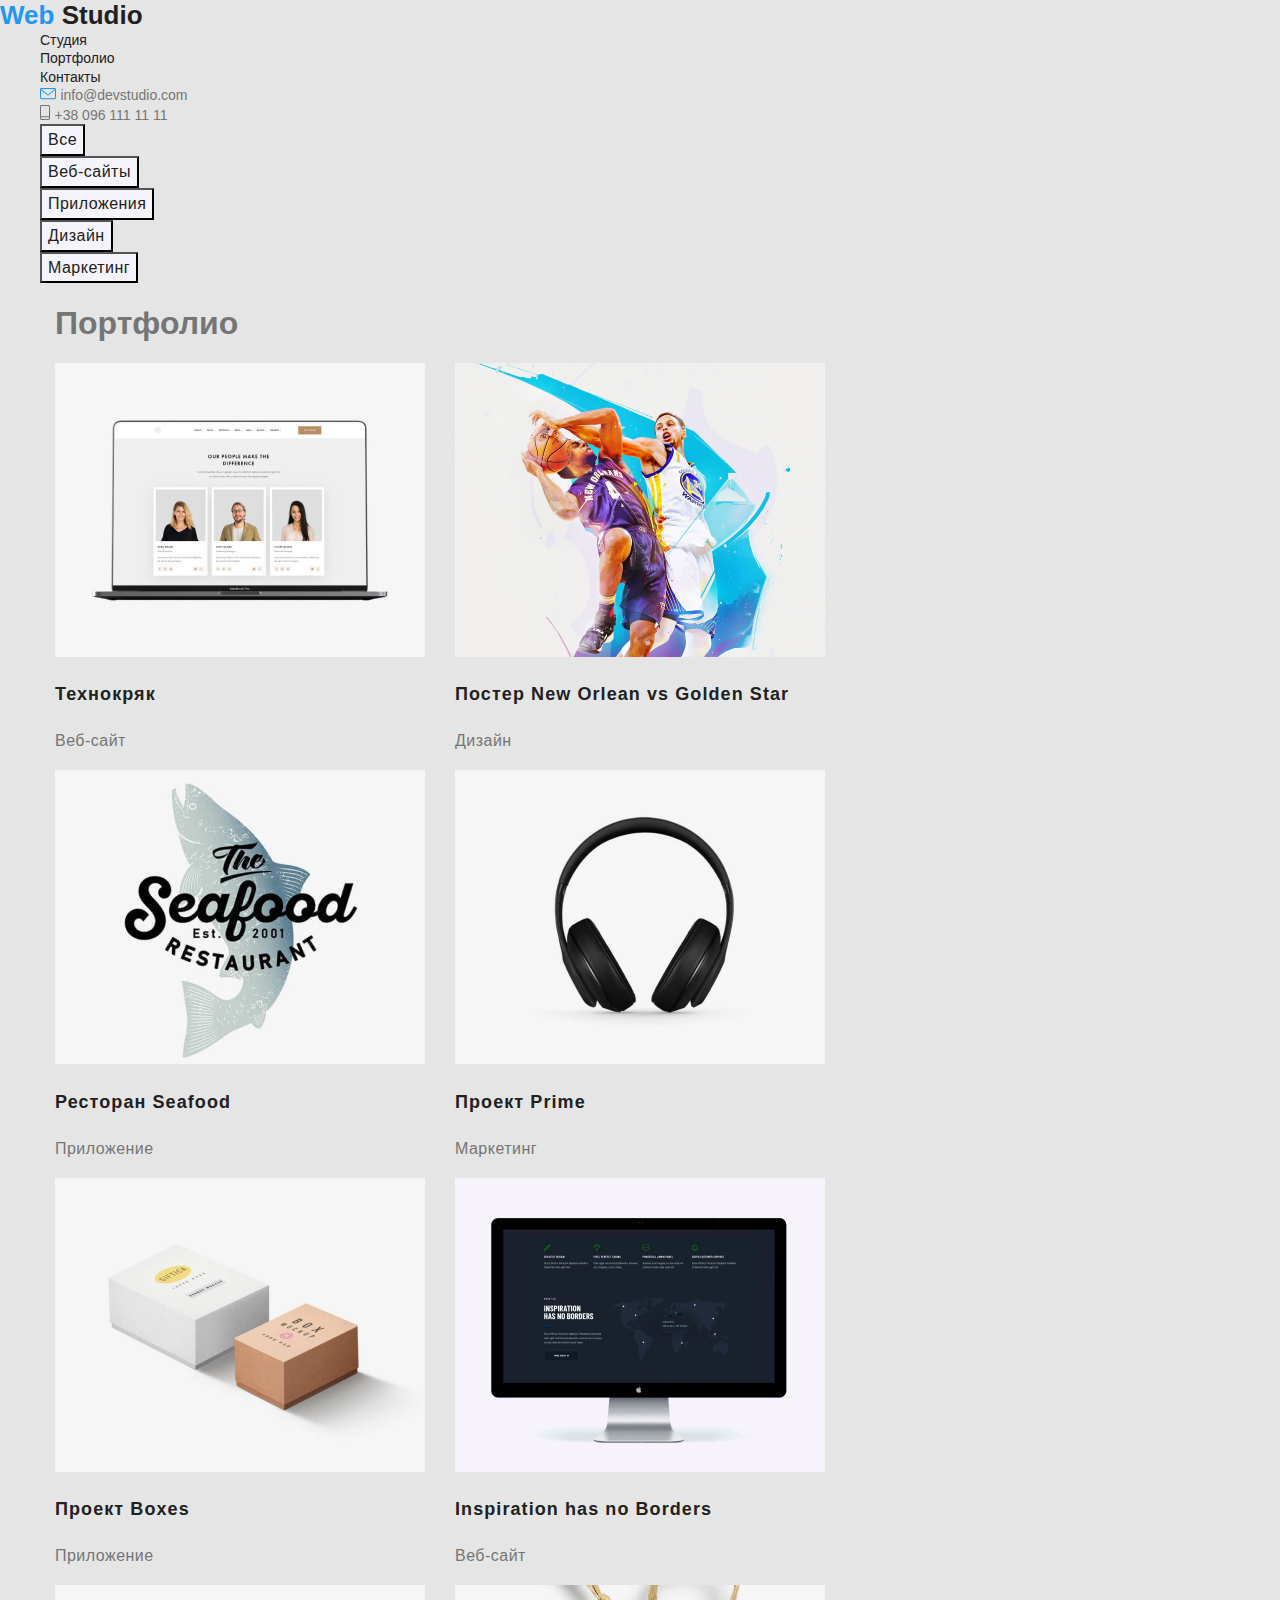
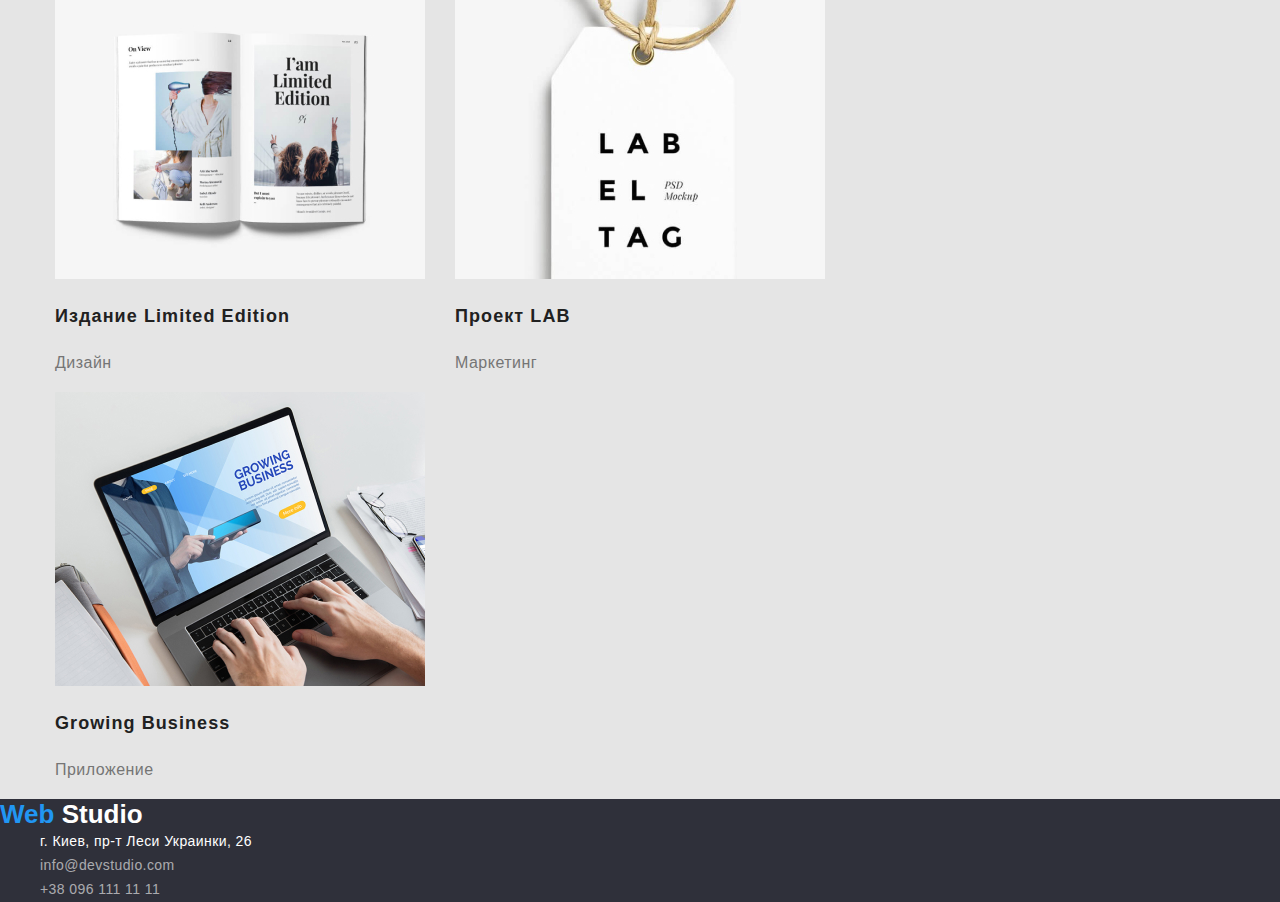
==== portfolio.html @ 966b2a79 "добавляет флекс боксы" ====
<!DOCTYPE html>
<html lang="ru">
  <head>
    <meta charset="UTF-8" />
    <meta name="viewport" content="width=device-width, initial-scale=1.0" />
    <title>Портфолио</title>
    <link
      rel="stylesheet"
      href="https://cdnjs.cloudflare.com/ajax/libs/modern-normalize/0.7.0/modern-normalize.min.css"
    />
    <link
      rel="stylesheet"
      href="https://cdnjs.cloudflare.com/ajax/libs/modern-normalize/0.7.0/modern-normalize.min.css"
    />
    <link rel="stylesheet" href="./css-portfolio/portfolio.css" />
  </head>
  <body>
    <!--Шапка сайта-->
    <header>
      <nav>
        <a href="" class="logo">
          <span class="logo-web">Web</span>
          <span class="logo-studio">Studio</span>
        </a>
        <ul class="nav">
          <li><a href="" class="nav-link">Студия</a></li>
          <li>
            <a href="./portfolio/portfolio.html" class="nav-link">Портфолио</a>
          </li>
          <li><a href="" class="nav-link">Контакты</a></li>
        </ul>
      </nav>
      <address class="contacts">
        <ul>
          <li>
            <img src="./img/mail.svg" alt="почта" />
            <a href="mailto:info@devstudio.com" class="contacts-link"
              >info@devstudio.com</a
            >
          </li>
          <li>
            <img src="./img/tell.svg" alt="телефон" />
            <a href="tel:+380961111111" class="contacts-link"
              >+38 096 111 11 11</a
            >
          </li>
        </ul>
      </address>
    </header>
    <main>
      <!-- Filter -->
      <section class="filter">
        <ul>
          <li><button type="button" class="filter_btn">Все</button></li>
          <li><button type="button" class="filter_btn">Веб-сайты</button></li>
          <li><button type="button" class="filter_btn">Приложения</button></li>
          <li><button type="button" class="filter_btn">Дизайн</button></li>
          <li><button type="button" class="filter_btn">Маркетинг</button></li>
        </ul>
      </section>
      <!-- Portfolio -->
      <section class="portfolio">
        <div class="container">
          <h1>Портфолио</h1>
          <ul class="portfolio-list">
            <li class="item">
              <img src="./img/tehnokryak.jpg" alt="Веб-сайт Технокряк" />
              <a href="">
                <h2 class="title">Технокряк</h2>
              </a>
              <p class="dicription">Веб-сайт</p>
            </li>
            <li class="item">
              <img
                src="./img/new-orlean-poster.jpg"
                alt=" Постер New Orlean "
              />
              <a href="">
                <h2 class="title">Постер New Orlean vs Golden Star</h2>
              </a>
              <p class="dicription">Дизайн</p>
            </li>
            <li class="item">
              <img src="./img/restaurant.jpg" alt="Ресторан Seafood" />
              <a href="">
                <h2 class="title">Ресторан Seafood</h2>
              </a>
              <p class="dicription">Приложение</p>
            </li>
            <li class="item">
              <img src="./img/project-prime.jpg" alt="Проект Prime" />
              <a href="">
                <h2 class="title">Проект Prime</h2>
              </a>
              <p class="dicription">Маркетинг</p>
            </li>
            <li class="item">
              <img src="./img/project-boxes.jpg" alt="Проект Boxes" />
              <a href="">
                <h2 class="title">Проект Boxes</h2>
              </a>
              <p class="dicription">Приложение</p>
            </li>
            <li class="item">
              <img
                src="./img/inspiration.jpg"
                alt="Веб-сайт Inspiration has no Borders"
              />
              <a href="">
                <h2 class="title">Inspiration has no Borders</h2>
              </a>
              <p class="dicription">Веб-сайт</p>
            </li>
            <li class="item">
              <img
                src="./img/limited-edition.jpg"
                alt="Издание Limited Edition"
              />
              <a href="">
                <h2 class="title">Издание Limited Edition</h2>
              </a>
              <p class="dicription">Дизайн</p>
            </li>
            <li class="item">
              <img src="./img/project-lab.jpg" alt="Проект LAB" />
              <a href="">
                <h2 class="title">Проект LAB</h2>
              </a>
              <p class="dicription">Маркетинг</p>
            </li>
            <li class="item">
              <img src="./img/business.jpg" alt="Приложение Growing Business" />
              <a href="">
                <h2 class="title">Growing Business</h2>
              </a>
              <p class="dicription">Приложение</p>
            </li>
          </ul>
        </div>
      </section>
    </main>
    <!-- Footer -->
    <footer class="footer">
      <a href="" class="logo">
        <span class="logo-web">Web</span>
        <span class="logo-studio-fotter">Studio</span>
      </a>
      <address>
        <ul class="adress-list">
          <li class="adress">г. Киев, пр-т Леси Украинки, 26</li>
          <li>
            <a href="mailto:info@devstudio.com" class="adress_link"
              >info@devstudio.com</a
            >
          </li>
          <li>
            <a href="tel:+380961111111" class="adress_link"
              >+38 096 111 11 11</a
            >
          </li>
        </ul>
      </address>
    </footer>
  </body>
</html>
---- css-portfolio/portfolio.css ----
body {
  color: #757575;
  font-family: "Roboto", sans-serif;
  background-color: #e5e5e5;
}

ul {
  list-style-type: none;
  margin: 0px;
}

a {
  text-decoration: none;
}

.container {
  width: 1200px;
  padding-left: 15px;
  padding-right: 15px;
  margin-left: auto;
  margin-right: auto;
}

/* Logo */
.logo {
  font-family: "Raleway", sans-serif;
  font-weight: 700;
  font-size: 26px;
  line-height: 1.19;
  text-decoration: none;
}

.logo .logo-studio {
  color: #212121;
}

.logo .logo-web {
  color: #2196f3;
}
.logo .logo-studio-fotter {
  color: #ffffff;
}

/* Navigation */
.nav .nav-link {
  color: #212121;
  font-weight: 500;
  font-size: 14px;
  line-height: 1.14;
  text-decoration: none;
}

.nav-link:hover,
.nav-link:focus {
  color: #2196f3;
}

/* Contacts Header */
.contacts .contacts-link {
  font-style: normal;
  font-weight: 500;
  font-size: 14px;
  line-height: 1.14;
  color: #757575;
  text-decoration: none;
}

.contacts-link:hover,
.contacts-link:focus {
  color: #2196f3;
}

/* Filter */
.filter .filter_btn {
  color: #212121;
  background-color: #f5f4fa;
  font-weight: 500;
  font-size: 16px;
  line-height: 1.62;
  letter-spacing: 0.03em;
}

.filter_btn:hover,
.filter_btn:focus {
  color: #ffffff;
  background-color: #2196f3;
}

/* Portfolio */
.flex-container {
  display: flex;
  flex-wrap: wrap;
}

.portfolio-list {
  display: flex;
  flex-wrap: wrap;
  padding-left: 0px;
}

.portfolio-list:nth-child(3n) {
  margin-right: 0px;
}

.portfolio-list .item {
  width: 370px;
  margin-right: 30px;
}

.portfolio-list .title {
  color: #212121;
  font-weight: 700;
  font-size: 18px;
  line-height: 2;
  letter-spacing: 0.06em;
  text-decoration: none;
}

.portfolio .title:hover,
.portfolio .title:focus {
  color: #2196f3;
}
.portfolio-list .dicription {
  font-weight: 500;
  font-size: 16px;
  line-height: 1.62;
  letter-spacing: 0.03em;
}
/* Footer */
.footer {
  background-color: #2f303a;
}

.footer .adress {
  color: #ffffff;
  font-style: normal;
  font-size: 14px;
  line-height: 1.71;
  letter-spacing: 0.03em;
}

.adress-list .adress_link {
  color: rgba(255, 255, 255, 0.6);
  font-style: normal;
  font-size: 14px;
  line-height: 1.71;
  letter-spacing: 0.03em;
  text-decoration: none;
}

.footer .adress_link:focus,
.footer .adress_link:hover {
  color: #2196f3;
}
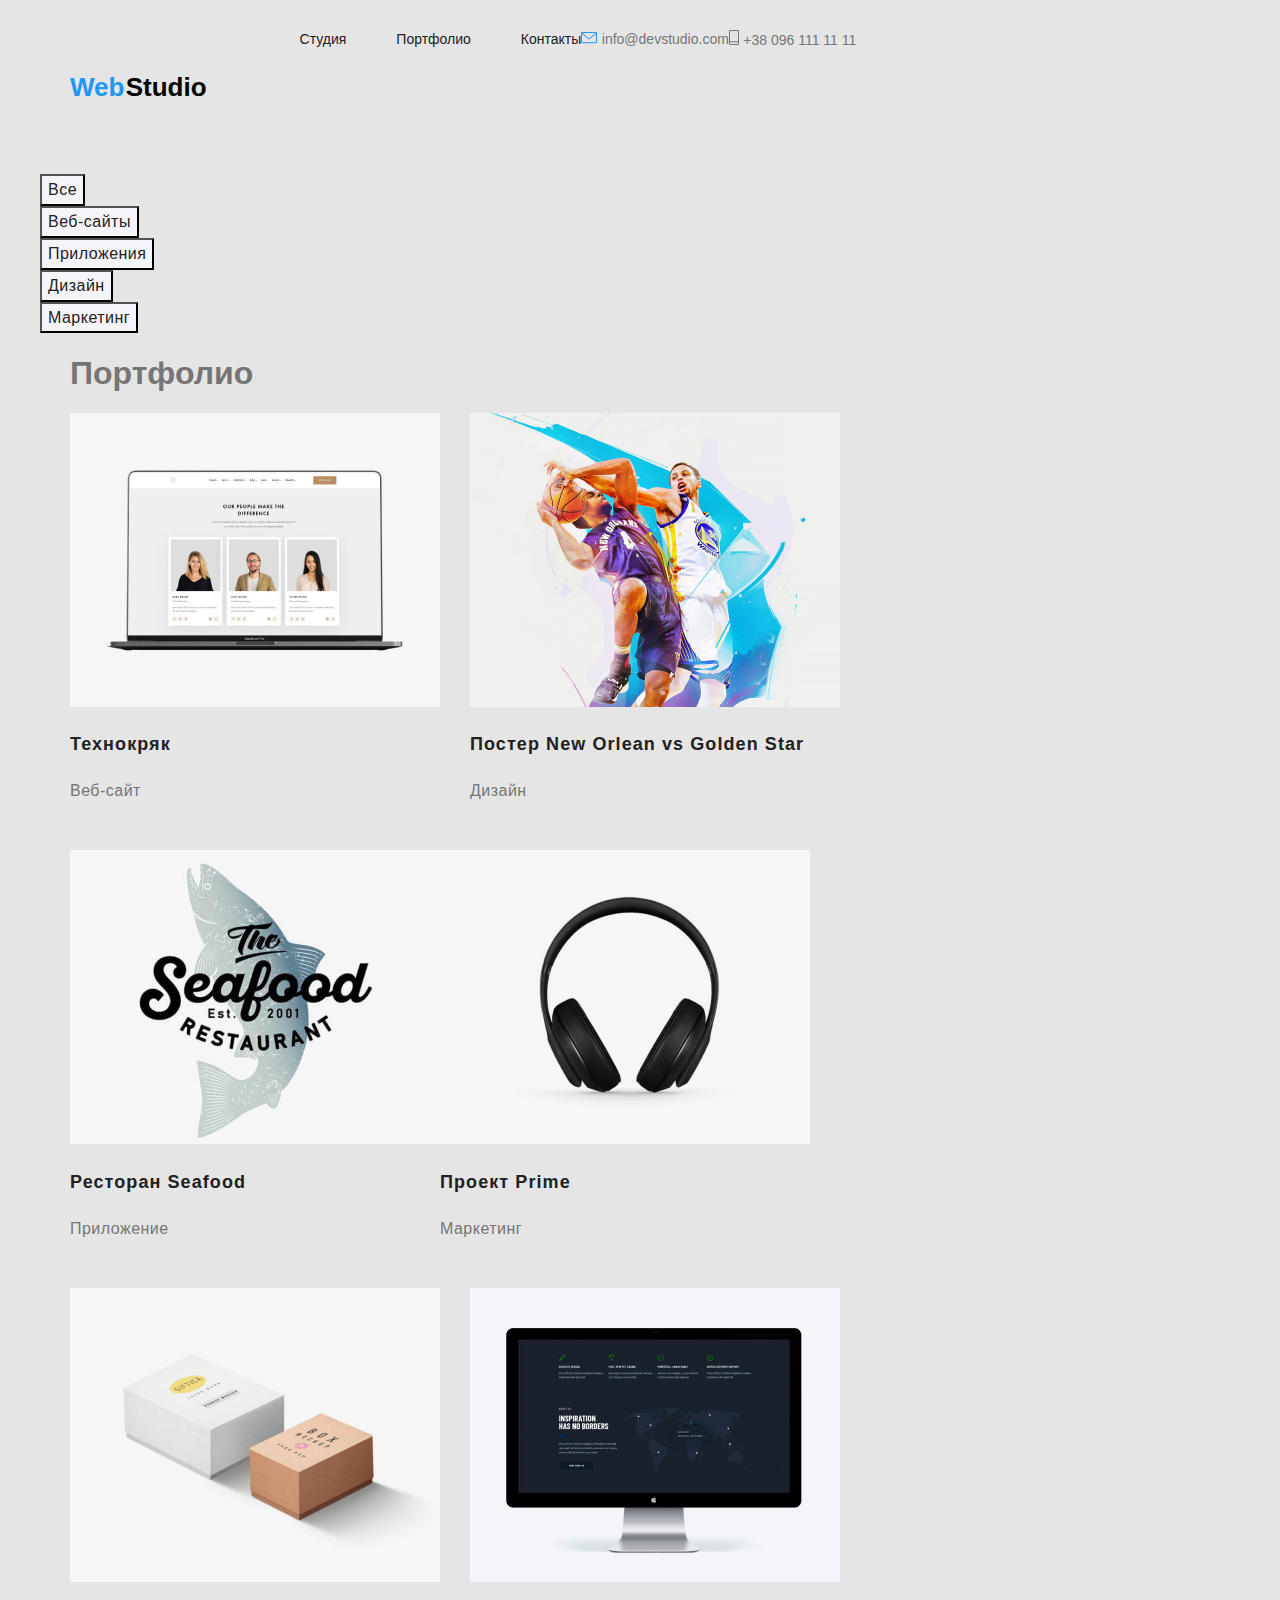
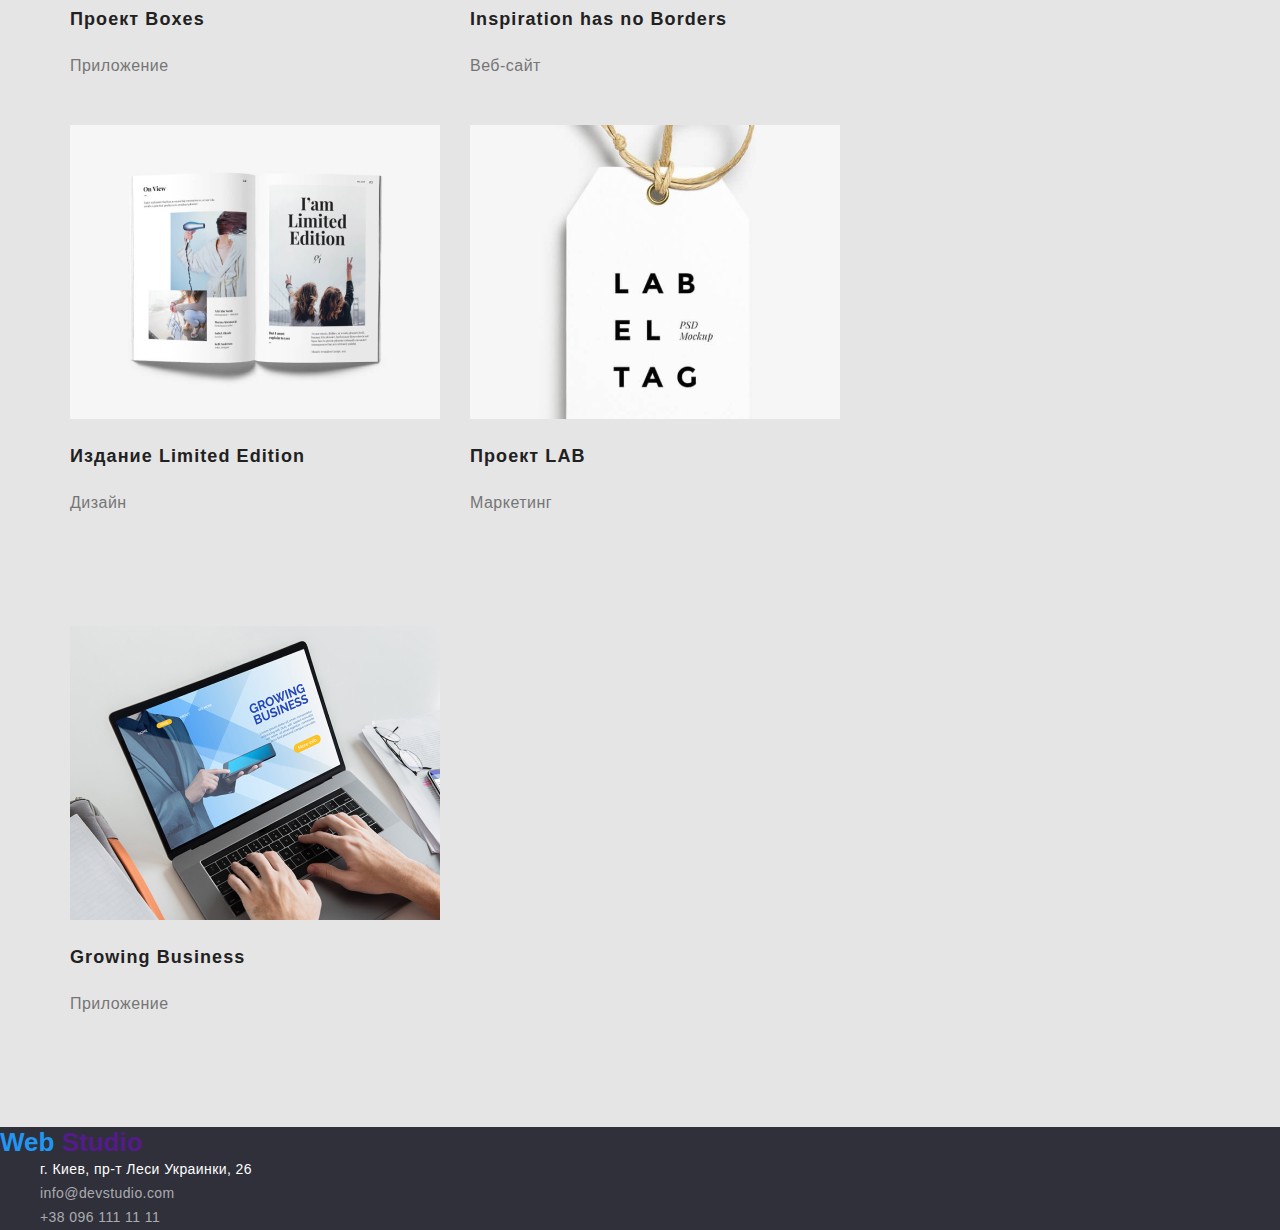
==== commit 74bd1595: "сравнивает студию и портфолио" ====
--- a/portfolio.html
+++ b/portfolio.html
@@ -16,36 +16,46 @@
   </head>
   <body>
     <!--Шапка сайта-->
-    <header>
-      <nav>
-        <a href="" class="logo">
-          <span class="logo-web">Web</span>
-          <span class="logo-studio">Studio</span>
-        </a>
-        <ul class="nav">
-          <li><a href="" class="nav-link">Студия</a></li>
-          <li>
-            <a href="./portfolio/portfolio.html" class="nav-link">Портфолио</a>
-          </li>
-          <li><a href="" class="nav-link">Контакты</a></li>
-        </ul>
-      </nav>
-      <address class="contacts">
-        <ul>
-          <li>
-            <img src="./img/mail.svg" alt="почта" />
-            <a href="mailto:info@devstudio.com" class="contacts-link"
-              >info@devstudio.com</a
-            >
-          </li>
-          <li>
-            <img src="./img/tell.svg" alt="телефон" />
-            <a href="tel:+380961111111" class="contacts-link"
-              >+38 096 111 11 11</a
-            >
-          </li>
-        </ul>
-      </address>
+    <header class="page-header">
+      <div class="container">
+        <div class="main-header">
+          <nav class="nav-box">
+            <a href="" class="logo">
+              <span class="logo-web">Web</span>
+              <span class="logo-studio">Studio</span>
+            </a>
+            <ul class="site-nav">
+              <li class="item">
+                <a href="" class="nav-link">Студия</a>
+              </li>
+              <li class="item">
+                <a href="./portfolio/portfolio.html" class="nav-link"
+                  >Портфолио</a
+                >
+              </li>
+              <li class="item">
+                <a href="" class="nav-link">Контакты</a>
+              </li>
+            </ul>
+          </nav>
+          <address>
+            <ul class="contacts">
+              <li class="item">
+                <img src="./img/mail.svg" alt="почта" />
+                <a href="mailto:info@devstudio.com" class="contacts-link"
+                  >info@devstudio.com</a
+                >
+              </li>
+              <li class="item">
+                <img src="./img/tell.svg" alt="телефон" />
+                <a href="tel:+380961111111" class="contacts-link"
+                  >+38 096 111 11 11</a
+                >
+              </li>
+            </ul>
+          </address>
+        </div>
+      </div>
     </header>
     <main>
       <!-- Filter -->
--- a/css-portfolio/portfolio.css
+++ b/css-portfolio/portfolio.css
@@ -14,11 +14,18 @@
 }
 
 .container {
-  width: 1200px;
-  padding-left: 15px;
-  padding-right: 15px;
+  width: 1170px;
   margin-left: auto;
   margin-right: auto;
+  padding-right: 15px;
+  padding-left: 15px;
+}
+
+/* page-header */
+
+.main-header {
+  display: flex;
+  align-items: center;
 }
 
 /* Logo */
@@ -27,27 +34,62 @@
   font-weight: 700;
   font-size: 26px;
   line-height: 1.19;
-  text-decoration: none;
 }
 
 .logo .logo-studio {
+  color: #000000;
+  margin-left: -6px;
+  margin-right: 93px;
+}
+
+.logo .logo-web {
+  color: #2196f3;
+}
+
+.logo-footer .logo-web {
+  color: #2196f3;
+}
+
+.logo-footer .logo-studio-fotter {
+  margin-left: -6px;
+  color: #ffffff;
+}
+
+.logo-footer {
+  display: inline-block;
+  margin-top: 60px;
+
+  font-family: "Raleway", sans-serif;
+  font-weight: 700;
+  font-size: 26px;
+  line-height: 1.19;
+  text-decoration: none;
+}
+
+/* Navigation */
+.site-nav {
+  display: flex;
+  margin-left: 0px;
+  padding-left: 0px;
+}
+
+.nav-box {
+  display: flex;
+  align-items: center;
+}
+
+.site-nav .item:not(:last-child) {
+  margin-right: 50px;
+}
+
+.site-nav .nav-link {
+  display: block;
+  padding-top: 32px;
+  padding-bottom: 32px;
   color: #212121;
-}
-
-.logo .logo-web {
-  color: #2196f3;
-}
-.logo .logo-studio-fotter {
-  color: #ffffff;
-}
-
-/* Navigation */
-.nav .nav-link {
-  color: #212121;
   font-weight: 500;
   font-size: 14px;
   line-height: 1.14;
-  text-decoration: none;
 }
 
 .nav-link:hover,
@@ -56,13 +98,17 @@
 }
 
 /* Contacts Header */
+.contacts {
+  display: flex;
+  padding: 0px;
+}
+
 .contacts .contacts-link {
   font-style: normal;
   font-weight: 500;
   font-size: 14px;
   line-height: 1.14;
   color: #757575;
-  text-decoration: none;
 }
 
 .contacts-link:hover,
@@ -98,13 +144,18 @@
   padding-left: 0px;
 }
 
-.portfolio-list:nth-child(3n) {
-  margin-right: 0px;
-}
-
 .portfolio-list .item {
   width: 370px;
   margin-right: 30px;
+  margin-bottom: 30px;
+}
+
+.item:nth-child(3n) {
+  margin-right: 0px;
+}
+
+.item:nth-last-child(-1n + 3) {
+  margin-bottom: 94px;
 }
 
 .portfolio-list .title {
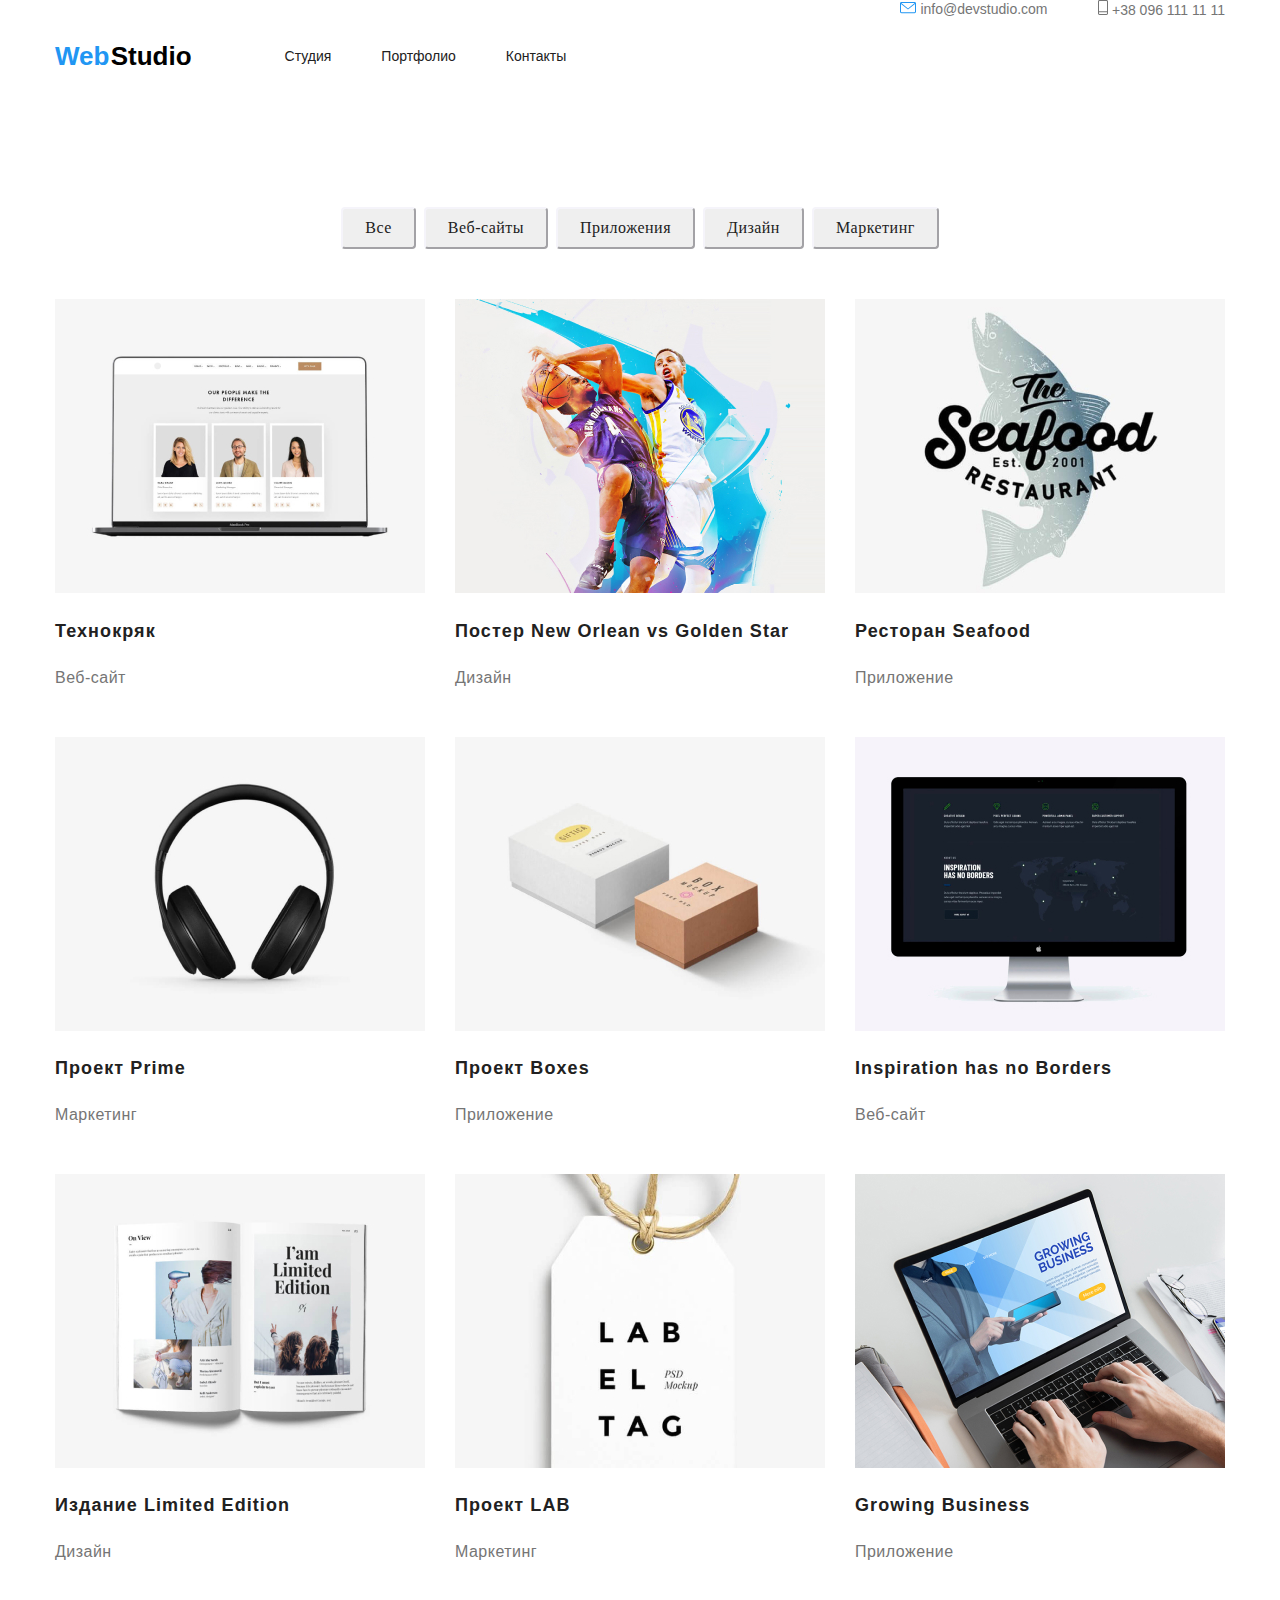
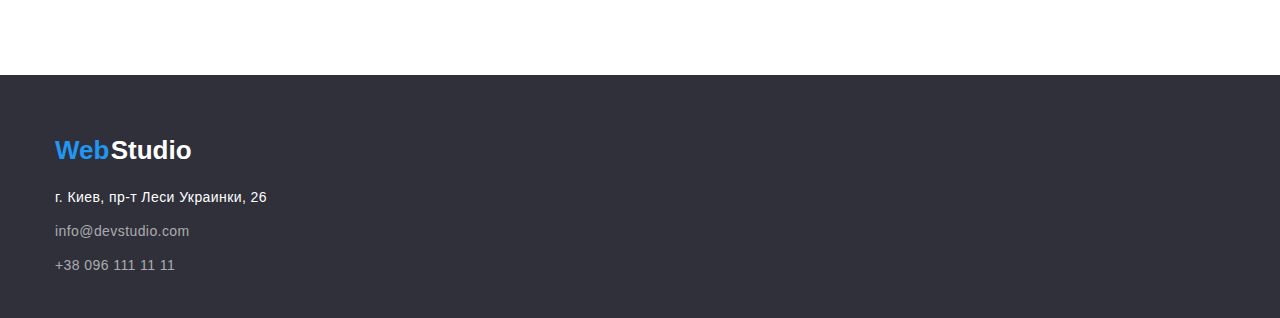
==== commit 81c6d876: "добавляет сетку на портфолио" ====
--- a/portfolio.html
+++ b/portfolio.html
@@ -17,61 +17,70 @@
   <body>
     <!--Шапка сайта-->
     <header class="page-header">
-      <div class="container">
-        <div class="main-header">
-          <nav class="nav-box">
-            <a href="" class="logo">
-              <span class="logo-web">Web</span>
-              <span class="logo-studio">Studio</span>
-            </a>
-            <ul class="site-nav">
-              <li class="item">
-                <a href="" class="nav-link">Студия</a>
-              </li>
-              <li class="item">
-                <a href="./portfolio/portfolio.html" class="nav-link"
-                  >Портфолио</a
-                >
-              </li>
-              <li class="item">
-                <a href="" class="nav-link">Контакты</a>
-              </li>
-            </ul>
-          </nav>
-          <address>
-            <ul class="contacts">
-              <li class="item">
-                <img src="./img/mail.svg" alt="почта" />
-                <a href="mailto:info@devstudio.com" class="contacts-link"
-                  >info@devstudio.com</a
-                >
-              </li>
-              <li class="item">
-                <img src="./img/tell.svg" alt="телефон" />
-                <a href="tel:+380961111111" class="contacts-link"
-                  >+38 096 111 11 11</a
-                >
-              </li>
-            </ul>
-          </address>
-        </div>
+      <div class="container flex-box main-header">
+        <nav class="nav-box">
+          <a href="" class="logo">
+            <span class="logo-web">Web</span>
+            <span class="logo-studio">Studio</span>
+          </a>
+          <ul class="site-nav menu-list">
+            <li class="menu-item">
+              <a href="" class="nav-link">Студия</a>
+            </li>
+            <li class="menu-item">
+              <a href="./portfolio.html" class="nav-link">Портфолио</a>
+            </li>
+            <li class="menu-item">
+              <a href="" class="nav-link">Контакты</a>
+            </li>
+          </ul>
+        </nav>
+
+        <address>
+          <ul class="contacts">
+            <li class="item">
+              <img src="./img/mail.svg" alt="почта" />
+              <a class="contacts-link" href="mailto:info@devstudio.com"
+                >info@devstudio.com</a
+              >
+            </li>
+            <li class="item">
+              <img src="./img/tell.svg" alt="телефон" />
+              <a class="contacts-link" href="tel:+380961111111"
+                >+38 096 111 11 11</a
+              >
+            </li>
+          </ul>
+        </address>
       </div>
     </header>
     <main>
       <!-- Filter -->
       <section class="filter">
-        <ul>
-          <li><button type="button" class="filter_btn">Все</button></li>
-          <li><button type="button" class="filter_btn">Веб-сайты</button></li>
-          <li><button type="button" class="filter_btn">Приложения</button></li>
-          <li><button type="button" class="filter_btn">Дизайн</button></li>
-          <li><button type="button" class="filter_btn">Маркетинг</button></li>
-        </ul>
+        <div class="container">
+          <ul class="filter-box">
+            <li class="filter-item">
+              <button type="button" class="filter_btn">Все</button>
+            </li>
+            <li class="filter-item">
+              <button type="button" class="filter_btn">Веб-сайты</button>
+            </li>
+            <li class="filter-item">
+              <button type="button" class="filter_btn">Приложения</button>
+            </li>
+            <li class="filter-item">
+              <button type="button" class="filter_btn">Дизайн</button>
+            </li>
+            <li class="filter-item">
+              <button type="button" class="filter_btn">Маркетинг</button>
+            </li>
+          </ul>
+        </div>
       </section>
       <!-- Portfolio -->
       <section class="portfolio">
         <div class="container">
-          <h1>Портфолио</h1>
+          <h1 class="hiden">Портфолио</h1>
           <ul class="portfolio-list">
             <li class="item">
               <img src="./img/tehnokryak.jpg" alt="Веб-сайт Технокряк" />
@@ -151,25 +160,29 @@
     </main>
     <!-- Footer -->
     <footer class="footer">
-      <a href="" class="logo">
-        <span class="logo-web">Web</span>
-        <span class="logo-studio-fotter">Studio</span>
-      </a>
-      <address>
-        <ul class="adress-list">
-          <li class="adress">г. Киев, пр-т Леси Украинки, 26</li>
-          <li>
-            <a href="mailto:info@devstudio.com" class="adress_link"
-              >info@devstudio.com</a
-            >
-          </li>
-          <li>
-            <a href="tel:+380961111111" class="adress_link"
-              >+38 096 111 11 11</a
-            >
-          </li>
-        </ul>
-      </address>
+      <div class="container">
+        <div class="footer-box">
+          <a href="" class="logo-footer">
+            <span class="logo-web">Web</span>
+            <span class="logo-studio-fotter">Studio</span>
+          </a>
+          <address>
+            <ul class="footer-list">
+              <li class="footer-item">г. Киев, пр-т Леси Украинки, 26</li>
+              <li class="footer-item">
+                <a class="adress_link" href="mailto:info@devstudio.com"
+                  >info@devstudio.com</a
+                >
+              </li>
+              <li class="footer-item">
+                <a class="adress_link" href="tel:+380961111111"
+                  >+38 096 111 11 11</a
+                >
+              </li>
+            </ul>
+          </address>
+        </div>
+      </div>
     </footer>
   </body>
 </html>
--- a/css-portfolio/portfolio.css
+++ b/css-portfolio/portfolio.css
@@ -1,12 +1,25 @@
+:root {
+  --accent-color: #2196f3;
+  --dark-color: #212121;
+  --main-color: #757575;
+  --white: #ffffff;
+  --black: #000000;
+  --footer-addres-color: rgba(255, 255, 255, 0.6);
+  --bg-footer-color: #2f303a;
+  --bg-color-main: #e5e5e5;
+  --button-color: #f5f4fa;
+}
+
 body {
-  color: #757575;
+  color: var(--main-color);
   font-family: "Roboto", sans-serif;
-  background-color: #e5e5e5;
+  background-color: var(--white);
 }
 
 ul {
   list-style-type: none;
   margin: 0px;
+  padding: 0px;
 }
 
 a {
@@ -14,13 +27,21 @@
 }
 
 .container {
-  width: 1170px;
+  width: 1200px;
   margin-left: auto;
   margin-right: auto;
   padding-right: 15px;
   padding-left: 15px;
 }
 
+.flex-box {
+  display: flex;
+}
+
+.menu-list {
+  display: flex;
+}
+
 /* page-header */
 
 .main-header {
@@ -30,6 +51,8 @@
 
 /* Logo */
 .logo {
+  margin-right: 93px;
+
   font-family: "Raleway", sans-serif;
   font-weight: 700;
   font-size: 26px;
@@ -37,27 +60,27 @@
 }
 
 .logo .logo-studio {
-  color: #000000;
+  color: var(--black);
   margin-left: -6px;
-  margin-right: 93px;
 }
 
 .logo .logo-web {
-  color: #2196f3;
+  color: var(--accent-color);
 }
 
 .logo-footer .logo-web {
-  color: #2196f3;
+  color: var(--accent-color);
 }
 
 .logo-footer .logo-studio-fotter {
   margin-left: -6px;
-  color: #ffffff;
+  color: var(--white);
 }
 
 .logo-footer {
   display: inline-block;
   margin-top: 60px;
+  margin-bottom: 20px;
 
   font-family: "Raleway", sans-serif;
   font-weight: 700;
@@ -67,26 +90,28 @@
 }
 
 /* Navigation */
+.nav-box {
+  display: flex;
+  align-items: center;
+  margin-right: auto;
+}
+
 .site-nav {
-  display: flex;
   margin-left: 0px;
   padding-left: 0px;
 }
 
-.nav-box {
-  display: flex;
-  align-items: center;
-}
-
-.site-nav .item:not(:last-child) {
+.menu-item:not(:last-child) {
   margin-right: 50px;
 }
 
 .site-nav .nav-link {
   display: block;
+  font-family: Roboto, sans-serif;
+
   padding-top: 32px;
   padding-bottom: 32px;
-  color: #212121;
+  color: var(--dark-color);
   font-weight: 500;
   font-size: 14px;
   line-height: 1.14;
@@ -94,13 +119,16 @@
 
 .nav-link:hover,
 .nav-link:focus {
-  color: #2196f3;
+  color: var(--accent-color);
 }
 
 /* Contacts Header */
 .contacts {
   display: flex;
-  padding: 0px;
+}
+
+.contacts .item:first-child {
+  margin-right: 50px;
 }
 
 .contacts .contacts-link {
@@ -108,31 +136,55 @@
   font-weight: 500;
   font-size: 14px;
   line-height: 1.14;
-  color: #757575;
+  color: var(--main-color);
 }
 
 .contacts-link:hover,
 .contacts-link:focus {
-  color: #2196f3;
-}
-
-/* Filter */
-.filter .filter_btn {
-  color: #212121;
-  background-color: #f5f4fa;
+  color: var(--accent-color);
+}
+
+/* filter */
+.filter-box {
+  display: flex;
+  justify-content: center;
+}
+
+.filter-item {
+  margin-right: 8px;
+  margin-bottom: 50px;
+  padding-top: 94px;
+}
+
+.filter-item:last-child {
+  margin-right: 0px;
+}
+
+/* button */
+.filter_btn {
+  padding: 6px 22px;
+  border-color: var(--button-color);
+  border-radius: 4px;
+
+  color: var(--dark-color);
+  font-family: Roboto;
   font-weight: 500;
   font-size: 16px;
   line-height: 1.62;
+  text-align: center;
   letter-spacing: 0.03em;
 }
 
 .filter_btn:hover,
 .filter_btn:focus {
-  color: #ffffff;
-  background-color: #2196f3;
+  color: var(--white);
+  background-color: var(--accent-color);
 }
 
 /* Portfolio */
+.hiden {
+  display: none;
+}
 .flex-container {
   display: flex;
   flex-wrap: wrap;
@@ -159,7 +211,7 @@
 }
 
 .portfolio-list .title {
-  color: #212121;
+  color: var(--dark-color);
   font-weight: 700;
   font-size: 18px;
   line-height: 2;
@@ -169,7 +221,7 @@
 
 .portfolio .title:hover,
 .portfolio .title:focus {
-  color: #2196f3;
+  color: var(--accent-color);
 }
 .portfolio-list .dicription {
   font-weight: 500;
@@ -179,27 +231,40 @@
 }
 /* Footer */
 .footer {
-  background-color: #2f303a;
-}
-
-.footer .adress {
-  color: #ffffff;
+  background-color: var(--bg-footer-color);
+}
+
+.footer-box {
+  width: 270px;
+}
+
+.footer-item {
+  margin-bottom: 10px;
+
+  color: var(--white);
   font-style: normal;
   font-size: 14px;
   line-height: 1.71;
   letter-spacing: 0.03em;
 }
 
-.adress-list .adress_link {
-  color: rgba(255, 255, 255, 0.6);
+.footer-list {
+  padding: 0px;
+}
+
+.footer-list:last-child {
+  padding-bottom: 30px;
+}
+
+.footer .adress_link {
+  color: var(--footer-addres-color);
   font-style: normal;
   font-size: 14px;
   line-height: 1.71;
   letter-spacing: 0.03em;
-  text-decoration: none;
 }
 
 .footer .adress_link:focus,
 .footer .adress_link:hover {
-  color: #2196f3;
-}
+  color: var(--accent-color);
+}
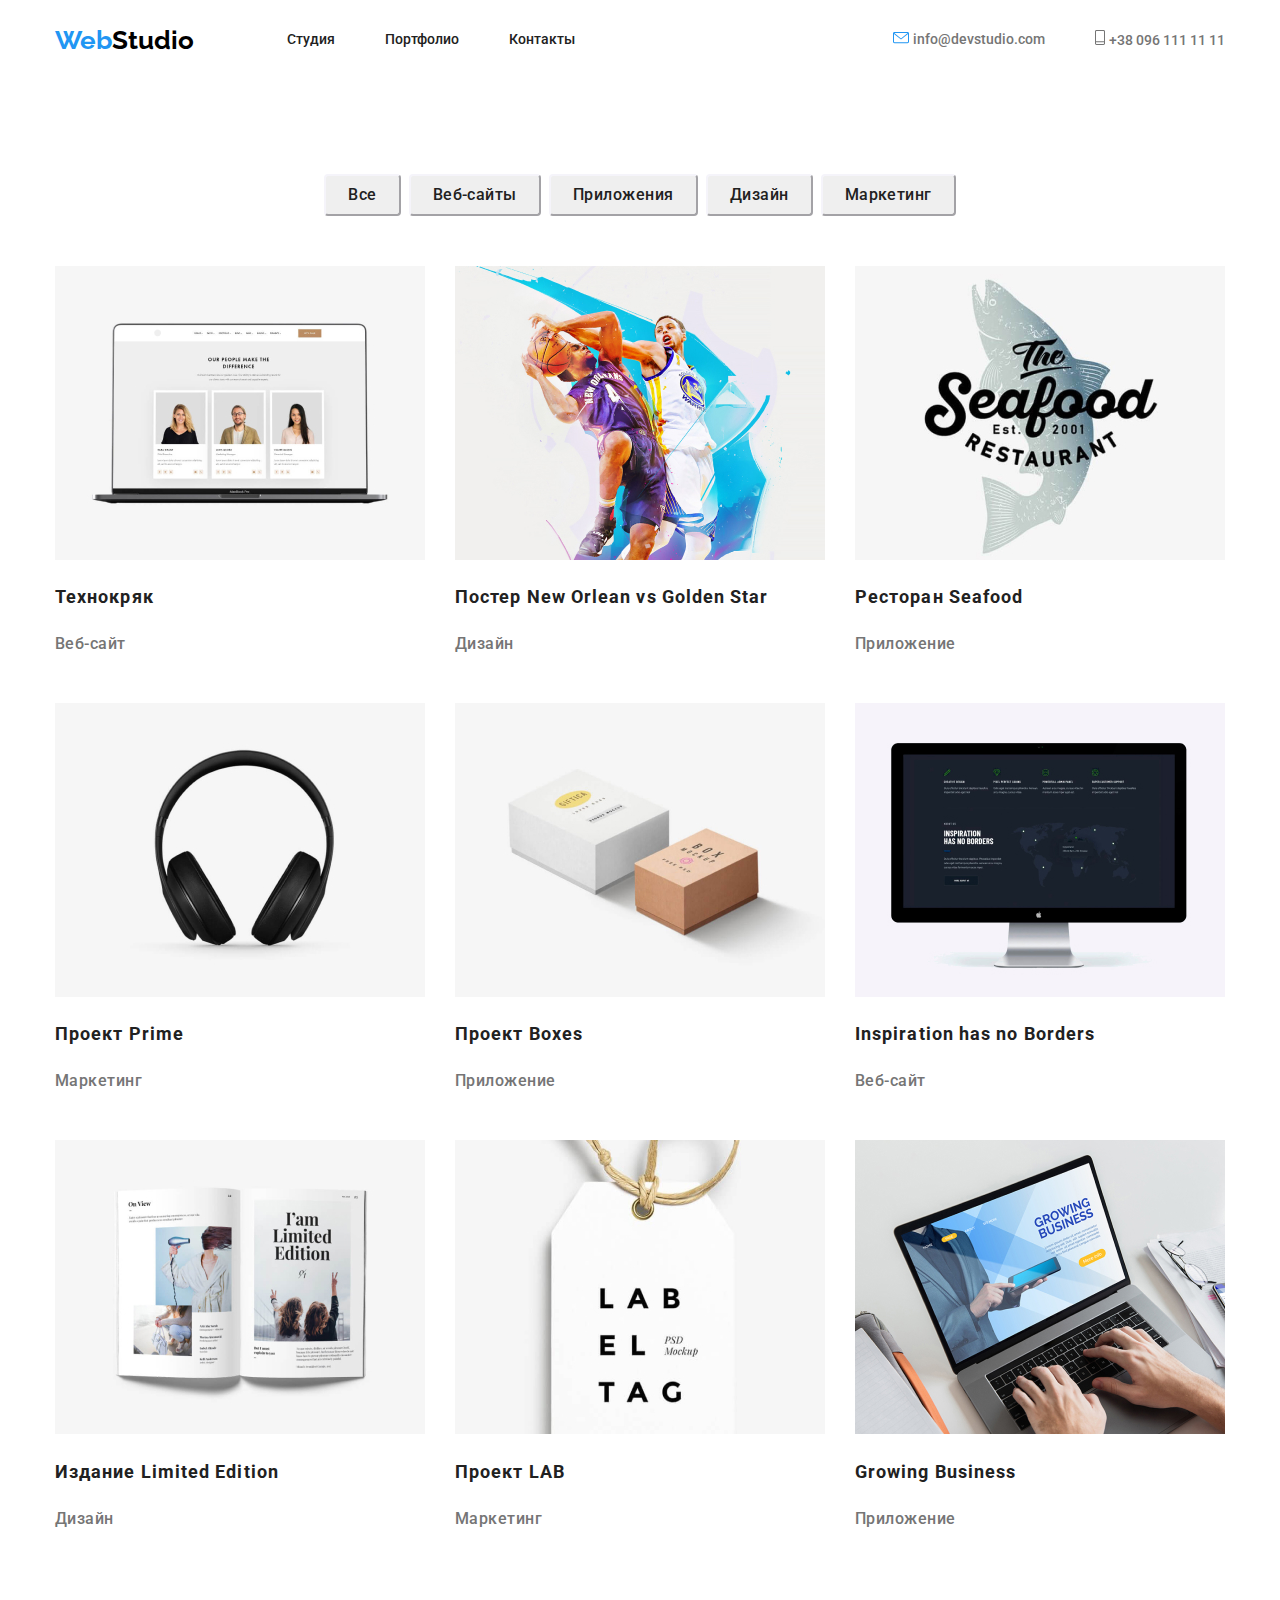
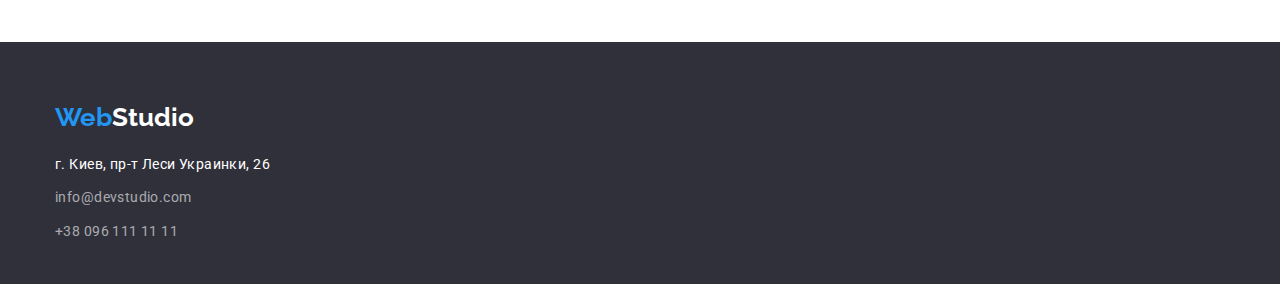
==== commit d8ce72ea: "добавляет шрифт в портфолио" ====
--- a/portfolio.html
+++ b/portfolio.html
@@ -5,8 +5,8 @@
     <meta name="viewport" content="width=device-width, initial-scale=1.0" />
     <title>Портфолио</title>
     <link
+      href="https://fonts.googleapis.com/css2?family=Raleway:wght@700&family=Roboto:wght@400;500;700;900&display=swap"
       rel="stylesheet"
-      href="https://cdnjs.cloudflare.com/ajax/libs/modern-normalize/0.7.0/modern-normalize.min.css"
     />
     <link
       rel="stylesheet"
--- a/css-portfolio/portfolio.css
+++ b/css-portfolio/portfolio.css
@@ -162,12 +162,12 @@
 
 /* button */
 .filter_btn {
+  font-family: Roboto, sans-serif;
   padding: 6px 22px;
   border-color: var(--button-color);
   border-radius: 4px;
 
   color: var(--dark-color);
-  font-family: Roboto;
   font-weight: 500;
   font-size: 16px;
   line-height: 1.62;
@@ -202,11 +202,11 @@
   margin-bottom: 30px;
 }
 
-.item:nth-child(3n) {
+.portfolio-list > .item:nth-child(3n) {
   margin-right: 0px;
 }
 
-.item:nth-last-child(-1n + 3) {
+.portfolio-list > .item:nth-last-child(-1n + 3) {
   margin-bottom: 94px;
 }
 
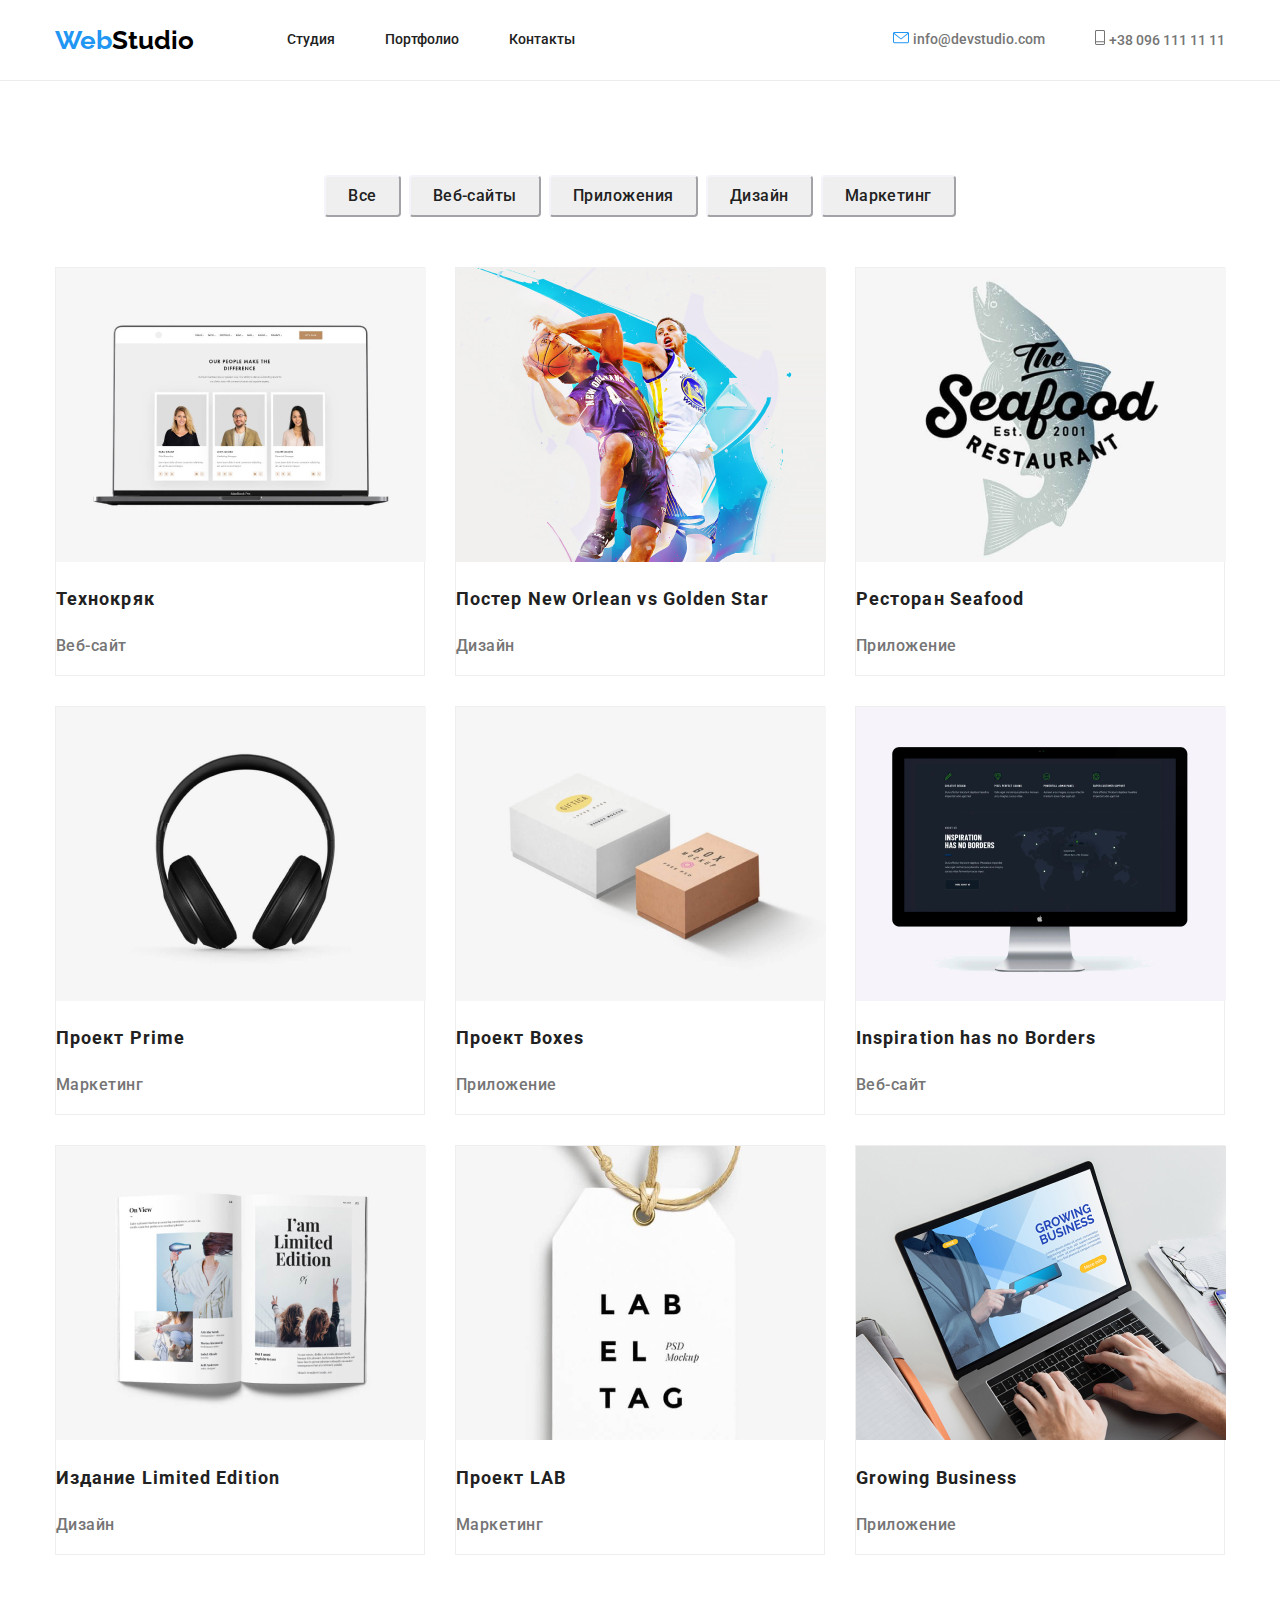
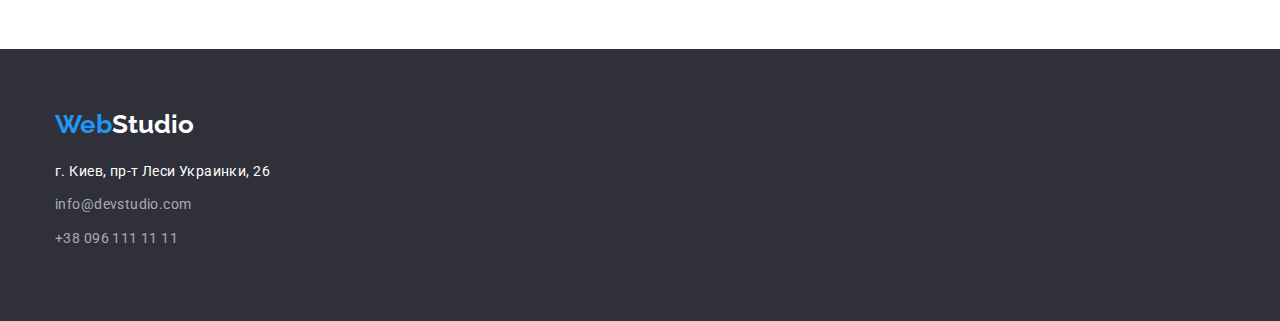
==== commit cbe689b4: "Добавляет переход от портфолио к студии" ====
--- a/portfolio.html
+++ b/portfolio.html
@@ -19,7 +19,7 @@
     <header class="page-header">
       <div class="container flex-box main-header">
         <nav class="nav-box">
-          <a href="" class="logo">
+          <a href="./index.html" class="logo">
             <span class="logo-web">Web</span>
             <span class="logo-studio">Studio</span>
           </a>
--- a/css-portfolio/portfolio.css
+++ b/css-portfolio/portfolio.css
@@ -43,6 +43,9 @@
 }
 
 /* page-header */
+.page-header {
+  border-bottom: 1px solid #ececec;
+}
 
 .main-header {
   display: flex;
@@ -79,7 +82,6 @@
 
 .logo-footer {
   display: inline-block;
-  margin-top: 60px;
   margin-bottom: 20px;
 
   font-family: "Raleway", sans-serif;
@@ -145,6 +147,11 @@
 }
 
 /* filter */
+.filter {
+  padding-bottom: 50px;
+  padding-top: 94px;
+}
+
 .filter-box {
   display: flex;
   justify-content: center;
@@ -152,8 +159,6 @@
 
 .filter-item {
   margin-right: 8px;
-  margin-bottom: 50px;
-  padding-top: 94px;
 }
 
 .filter-item:last-child {
@@ -185,6 +190,11 @@
 .hiden {
   display: none;
 }
+
+.portfolio {
+  padding-bottom: 94px;
+}
+
 .flex-container {
   display: flex;
   flex-wrap: wrap;
@@ -200,6 +210,8 @@
   width: 370px;
   margin-right: 30px;
   margin-bottom: 30px;
+
+  border: 1px solid #eeeeee;
 }
 
 .portfolio-list > .item:nth-child(3n) {
@@ -207,7 +219,7 @@
 }
 
 .portfolio-list > .item:nth-last-child(-1n + 3) {
-  margin-bottom: 94px;
+  margin-bottom: 0px;
 }
 
 .portfolio-list .title {
@@ -232,6 +244,8 @@
 /* Footer */
 .footer {
   background-color: var(--bg-footer-color);
+  padding-bottom: 60px;
+  padding-top: 60px;
 }
 
 .footer-box {
@@ -253,7 +267,7 @@
 }
 
 .footer-list:last-child {
-  padding-bottom: 30px;
+  margin-bottom: 0px;
 }
 
 .footer .adress_link {
